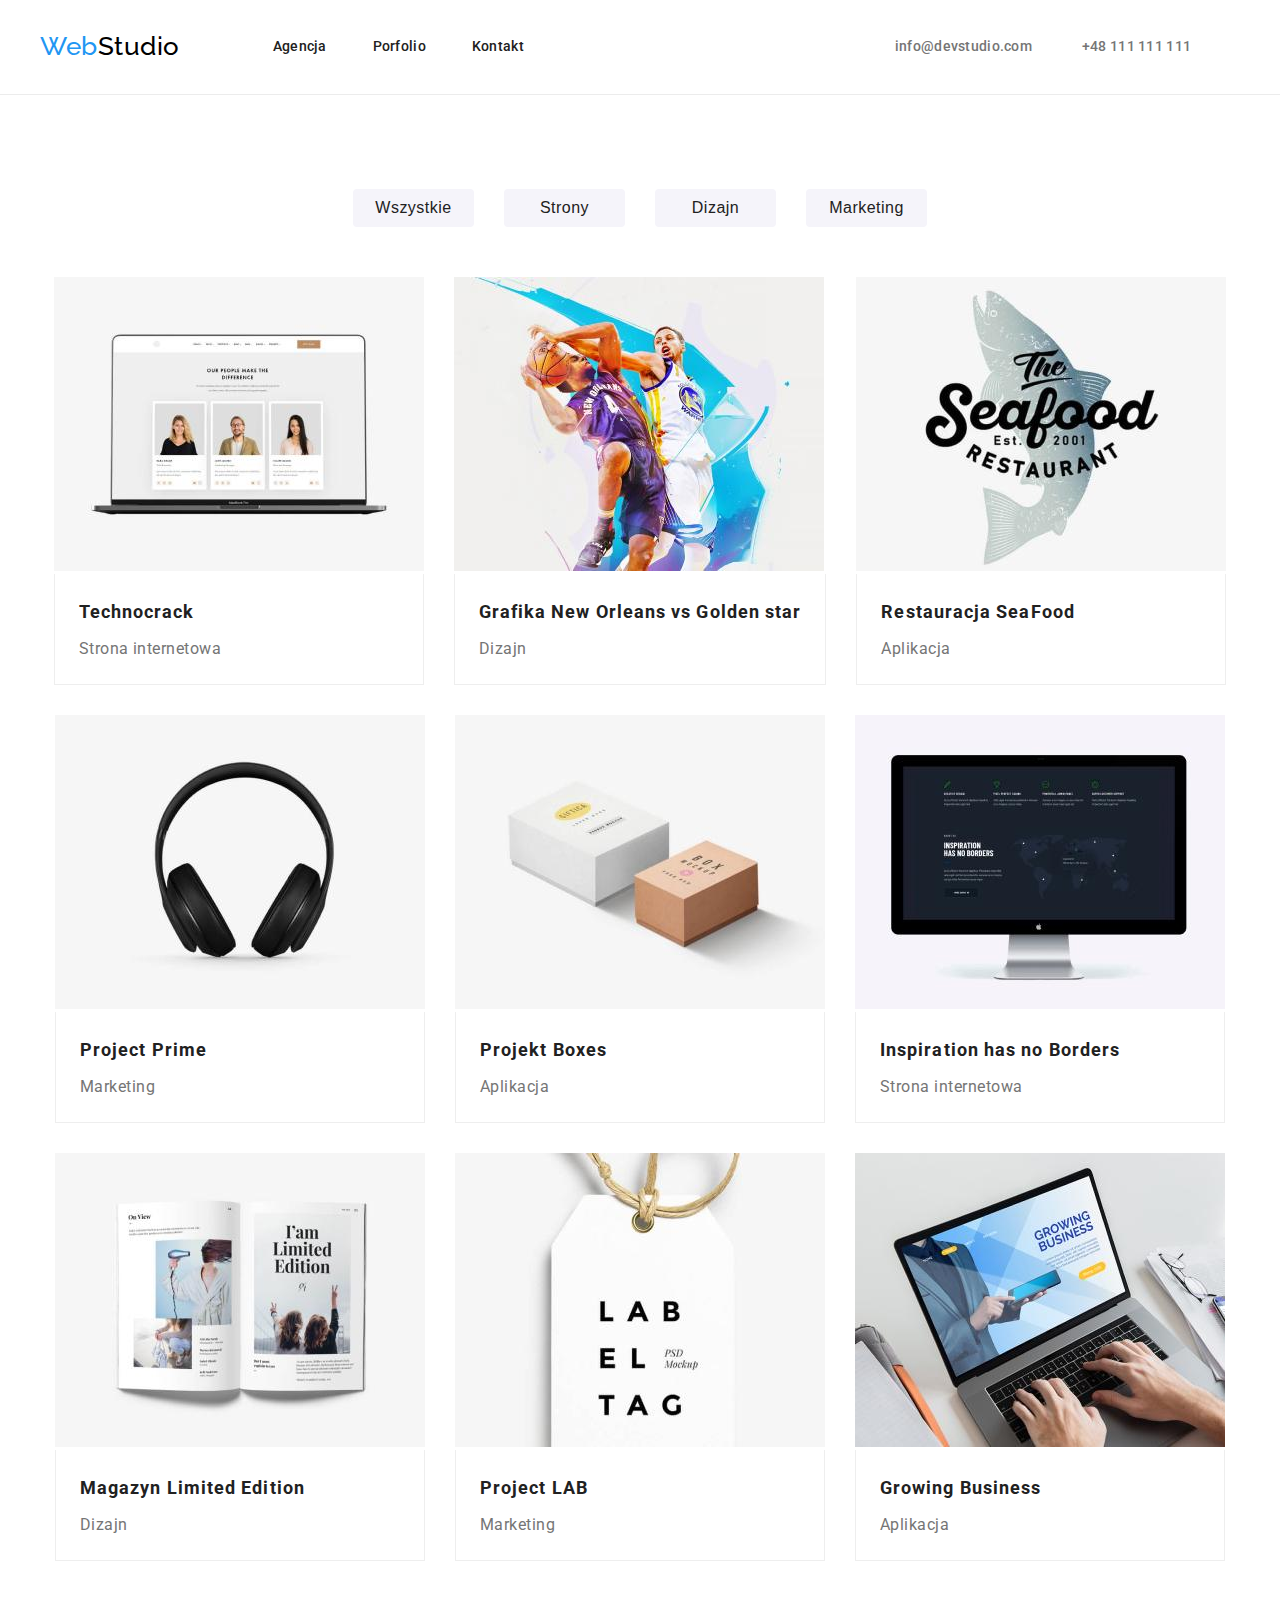
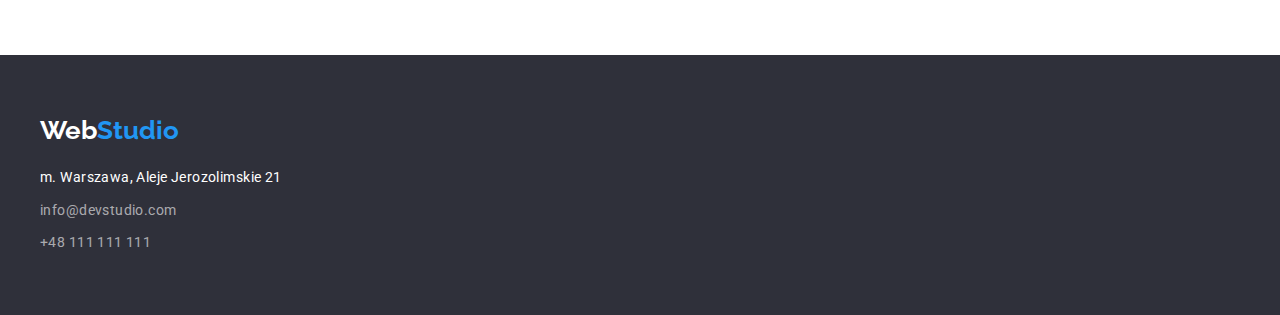
==== portfolio.html @ b63a6da4 "cloning-repository" ====
<!DOCTYPE html>
<html lang="pl">
  <head>
    <meta charset="UTF-8" />
    <link
      rel="stylesheet"
      href="https://cdnjs.cloudflare.com/ajax/libs/modern-normalize/1.1.0/modern-normalize.min.css"
      integrity="sha512-wpPYUAdjBVSE4KJnH1VR1HeZfpl1ub8YT/NKx4PuQ5NmX2tKuGu6U/JRp5y+Y8XG2tV+wKQpNHVUX03MfMFn9Q=="
      crossorigin="anonymous"
      referrerpolicy="no-referrer"
    />
    <link rel="stylesheet" href="css/styles.css" />
    <meta name="description" content="Drugie zadanie domowe na kursie GoIT" />
    <link rel="preconnect" href="https://fonts.googleapis.com" />
    <link rel="preconnect" href="https://fonts.gstatic.com" crossorigin />
    <link
      href="https://fonts.googleapis.com/css2?family=Raleway:wght@700&family=Roboto:wght@400;500;700;900&display=swap"
      rel="stylesheet"
    />
    <title>Portfolio</title>
  </head>
  <body>
    <header class="top-bar">
      <div class="container">
        <a class="logo" href="index.html"><span>Web</span>Studio</a>
        <nav class="navigation">
          <ul class="navigation-links">
            <li><a href="#">Agencja</a></li>
            <li><a href="portfolio.html">Porfolio</a></li>
            <li><a href="#">Kontakt</a></li>
          </ul>
        </nav>
        <div class="contact">
          <a href="mailto:info@devstudio.com">info@devstudio.com</a>
          <a href="tel:+48111111111">+48 111 111 111 </a>
        </div>
      </div>
    </header>
    <main>
      <section class="portfolio section">
        <div class="container">
          <ul class="filter-button-list">
            <li>
              <button class="filter-button" type="button">Wszystkie</button>
            </li>
            <li><button class="filter-button" type="button">Strony</button></li>
            <li><button class="filter-button" type="button">Dizajn</button></li>
            <li>
              <button class="filter-button" type="button">Marketing</button>
            </li>
          </ul>
          <ul class="portfolio-list">
            <li>
              <figure>
                <img
                  src="images/p-technocrack.jpg"
                  alt="Przykładowy projekt strony internetowej zawierającej profile"
                  width="370"
                  height="294"
                />
                <figcaption>
                  <h3 class="project-name">Technocrack</h3>
                  <span class="field-name">Strona internetowa</span>
                </figcaption>
              </figure>
            </li>
            <li>
              <figure>
                <img
                  src="images/p-grafika-no-gs.jpg"
                  alt="Przykładowa grafika przedstawiająca dwóch koszykarzy"
                  width="370"
                  height="294"
                />
                <figcaption>
                  <h3 class="project-name">
                    Grafika New Orleans vs Golden star
                  </h3>
                  <span class="field-name">Dizajn</span>
                </figcaption>
              </figure>
            </li>
            <li>
              <figure>
                <img
                  src="images/p-r-seafood.jpg"
                  alt="Logo Restauracji SeaFood"
                  width="370"
                  height="294"
                />
                <figcaption>
                  <h3 class="project-name">Restauracja SeaFood</h3>
                  <span class="field-name">Aplikacja</span>
                </figcaption>
              </figure>
            </li>
            <li>
              <figure>
                <img
                  src="images/p-p-prime.jpg"
                  alt="Czarne słuchawki"
                  width="370"
                  height="294"
                />
                <figcaption>
                  <h3 class="project-name">Project Prime</h3>
                  <span class="field-name">Marketing</span>
                </figcaption>
              </figure>
            </li>
            <li>
              <figure>
                <img
                  src="images/p-p-boxes.jpg"
                  alt="Przykładowy projekt pudełek firmowych"
                  width="370"
                  height="294"
                />
                <figcaption>
                  <h3 class="project-name">Projekt Boxes</h3>
                  <span class="field-name">Aplikacja</span>
                </figcaption>
              </figure>
            </li>
            <li>
              <figure>
                <img
                  src="images/p-inspiration-borders.jpg"
                  alt="Przykładowy projekt strony internetowej zawierającej mapę działania przedsiębiorstwa"
                  width="370"
                  height="294"
                />
                <figcaption>
                  <h3 class="project-name">Inspiration has no Borders</h3>
                  <span class="field-name">Strona internetowa</span>
                </figcaption>
              </figure>
            </li>
            <li>
              <figure>
                <img
                  src="images/p-magzyn-le.jpg"
                  alt="Strony 22 i 23 magazynu Limited Edition"
                  width="370"
                  height="294"
                />
                <figcaption>
                  <h3 class="project-name">Magazyn Limited Edition</h3>
                  <span class="field-name">Dizajn</span>
                </figcaption>
              </figure>
            </li>
            <li>
              <figure>
                <img
                  src="images/p-plab.jpg"
                  alt="Projekt czcionek"
                  width="370"
                  height="294"
                />
                <figcaption>
                  <h3 class="project-name">Project LAB</h3>
                  <span class="field-name">Marketing</span>
                </figcaption>
              </figure>
            </li>
            <li>
              <figure>
                <img
                  src="images/p-g-business.jpg"
                  alt="Aplikacja wspieracjąca rozwój biznesu"
                  width="370"
                  height="294"
                />
                <figcaption>
                  <h3 class="project-name">Growing Business</h3>
                  <span class="field-name">Aplikacja</span>
                </figcaption>
              </figure>
            </li>
          </ul>
        </div>
      </section>
    </main>
    <footer class="bottom">
      <div class="container">
        <a href="index.html" class="logo"><span>Web</span>Studio</a>
        <address>
          <ul class="bottom-adress-list">
            <li class="bottom-adress">m. Warszawa, Aleje Jerozolimskie 21</li>
            <li>
              <a class="bottom-mail" href="mailto:info@devstudio.com"
                >info@devstudio.com</a
              >
            </li>
            <li>
              <a class="bottom-number" href="tel:+48111111111"
                >+48 111 111 111</a
              >
            </li>
          </ul>
        </address>
      </div>
    </footer>
  </body>
</html>
---- css/styles.css ----
:root {
  --black-color: #212121;
  --blue-color: #2196f3;
  --gray-color: #757575;
  --dark-background-color: #2f303a;
  --white-color: #fff;
  --light-background-color: #f5f4fa;
  --dark-black-color: #000;
  --transparent-grey-color: rgba(255, 255, 255, 0.6);
  --top-bar-line: #ececec;
  --portfolio-bottom-border: #eeeeee;
}

* {
  margin: 0;
  padding: 0;
}

body {
  font-family: "Roboto", sans-serif;
  color: var(--black-color);
  font-size: 14px;
}

.top-bar a {
  text-decoration: none;
  font-weight: 500;
  line-height: 1.14;
  letter-spacing: 0.02em;
}
.top-bar .navigation a {
  color: var(--black-color);
}
.contact a {
  color: var(--gray-color);
  text-decoration: none;
  font-style: normal;
}

.navigation a:hover,
.navigation a:focus,
.contact a:hover,
.contact a:focus,
.bottom-mail:hover,
.bottom-mail:focus,
.bottom-number:hover,
.bottom-number:focus {
  color: var(--blue-color);
  cursor: pointer;
}
.logo {
  font-family: "Raleway";
  font-weight: 700;
  font-size: 26px;
  line-height: 1.19;
  text-decoration: none;
}
header .logo {
  color: #000;
}
header .logo span {
  color: var(--blue-color);
}
footer .logo {
  color: var(--blue-color);
}
footer .logo span {
  color: #fff;
}

.bottom-adress {
  text-decoration: none;
  font-style: normal;
  line-height: 1.7;
  letter-spacing: 0.03em;
  color: var(--white-color);
}
.bottom-mail,
.bottom-number {
  text-decoration: none;
  font-style: normal;
  line-height: 1.7;
  letter-spacing: 0.03em;
  color: var(--transparent-grey-color);
}
.order-button {
  font-weight: 700;
  font-size: 16px;
  line-height: 1.88;
  text-align: center;
  letter-spacing: 0.06em;
  color: var(--white-color);
  background-color: var(--blue-color);
  box-shadow: 0px 4px 4px rgba(0, 0, 0, 0.15);
  border-radius: 4px;
  width: 200px;
  padding: 10px 0;
  border-width: 0px;
}
.order-button:hover,
.order-button:focus {
  cursor: pointer;
}
.main-header {
  font-weight: 900;
  font-size: 44px;
  line-height: 1.36;
  text-align: center;
  letter-spacing: 0.06em;
  text-transform: uppercase;
  color: var(--white-color);
  width: 692px;
}
.second-header {
  font-weight: 700;
  font-size: 36px;
  line-height: 1.67;
  text-align: center;
  letter-spacing: 0.03em;
  padding-bottom: 50px;
}
.business-description-header {
  line-height: 1.4;
  letter-spacing: 0.03em;
  text-transform: uppercase;
}
.business-description-paragraph {
  line-height: 1.71;
  letter-spacing: 0.03em;
  color: var(--gray-color);
}
.employee-profile figcaption {
  font-weight: 500;
  font-size: 16px;
  line-height: 1.19;
  text-align: center;
  letter-spacing: 0.03em;
}

.field-name {
  color: var(--gray-color);
  font-weight: 400;
  font-size: 16px;
  display: block;
  letter-spacing: 0.03em;
}

.business-team-list .field-name {
  text-align: center;
  line-height: 1.18;
}
.portfolio-list .field-name {
  text-align: start;
  line-height: 1.88;
  margin-top: 4px;
}
.filter-button {
  font-size: 16px;
  line-height: 1.63;
  text-align: center;
  letter-spacing: 0.03em;
  width: 121px;
  background: var(--light-background-color);
  border-radius: 4px;
  border: 0;
  padding: 6px 0;
  color: var(--black-color);
}

.filter-button:hover,
.filter-button:focus {
  color: #fff;
  background-color: var(--blue-color);
  cursor: pointer;
  box-shadow: 0px 3px 1px rgba(0, 0, 0, 0.1), 0px 1px 2px rgba(0, 0, 0, 0.08),
    0px 2px 2px rgba(0, 0, 0, 0.12);
}
.project-name {
  font-weight: 700;
  font-size: 18px;
  line-height: 2;
  letter-spacing: 0.06em;
}
.bottom {
  background-color: var(--dark-background-color);
}
.main-header-box {
  background-color: var(--dark-background-color);
}

.container {
  width: 1200px;
  margin: 0 auto;
}
.top-bar {
  border-bottom: 1px solid var(--top-bar-line);
}
.top-bar .container {
  display: flex;
  align-items: center;
  padding: 32px 0;
}

.navigation {
  margin-left: 93px;
  margin-right: 371px;
}
.navigation-links {
  display: flex;
  list-style: none;
  gap: 46px;
}
.contact {
  display: flex;
  gap: 50px;
}
.main-header-box .container {
  padding: 200px 0;
  display: flex;
  flex-direction: column;
  align-items: center;
  gap: 30px;
}

.business-description-header {
  margin-bottom: 10px;
}
.section {
  padding: 94px 0;
}
.business-description-list,
.business-activities-list,
.business-team-list,
.filter-button-list,
.portfolio-list {
  display: flex;
  list-style: none;
  gap: 30px;
  justify-content: center;
}
.business-activities .second-header {
  padding-top: 94px;
}
.business-team {
  background-color: var(--light-background-color);
}
.employee-profile {
  background-color: #fff;
  box-shadow: 0px 1px 3px rgba(0, 0, 0, 0.12), 0px 1px 1px rgba(0, 0, 0, 0.14),
    0px 2px 1px rgba(0, 0, 0, 0.2);
  border-radius: 0px 0px 4px 4px;
}
.employee-profile figcaption {
  padding: 30px 0;
}
.employee-profile .field-name {
  margin-top: 10px;
}
.bottom .container {
  padding: 60px 0;
}
.bottom .logo {
  margin-bottom: 20px;
}
.bottom-adress-list {
  list-style: none;
  margin-top: 20px;
}
.bottom-adress-list li + li {
  margin-top: 9px;
}
.filter-button-list {
  margin-bottom: 50px;
}
.portfolio-list {
  flex-wrap: wrap;
}

.portfolio-list figcaption {
  padding: 20px 24px;
  border-right: 1px solid var(--portfolio-bottom-border);
  border-bottom: 1px solid var(--portfolio-bottom-border);
  border-left: 1px solid var(--portfolio-bottom-border);
}
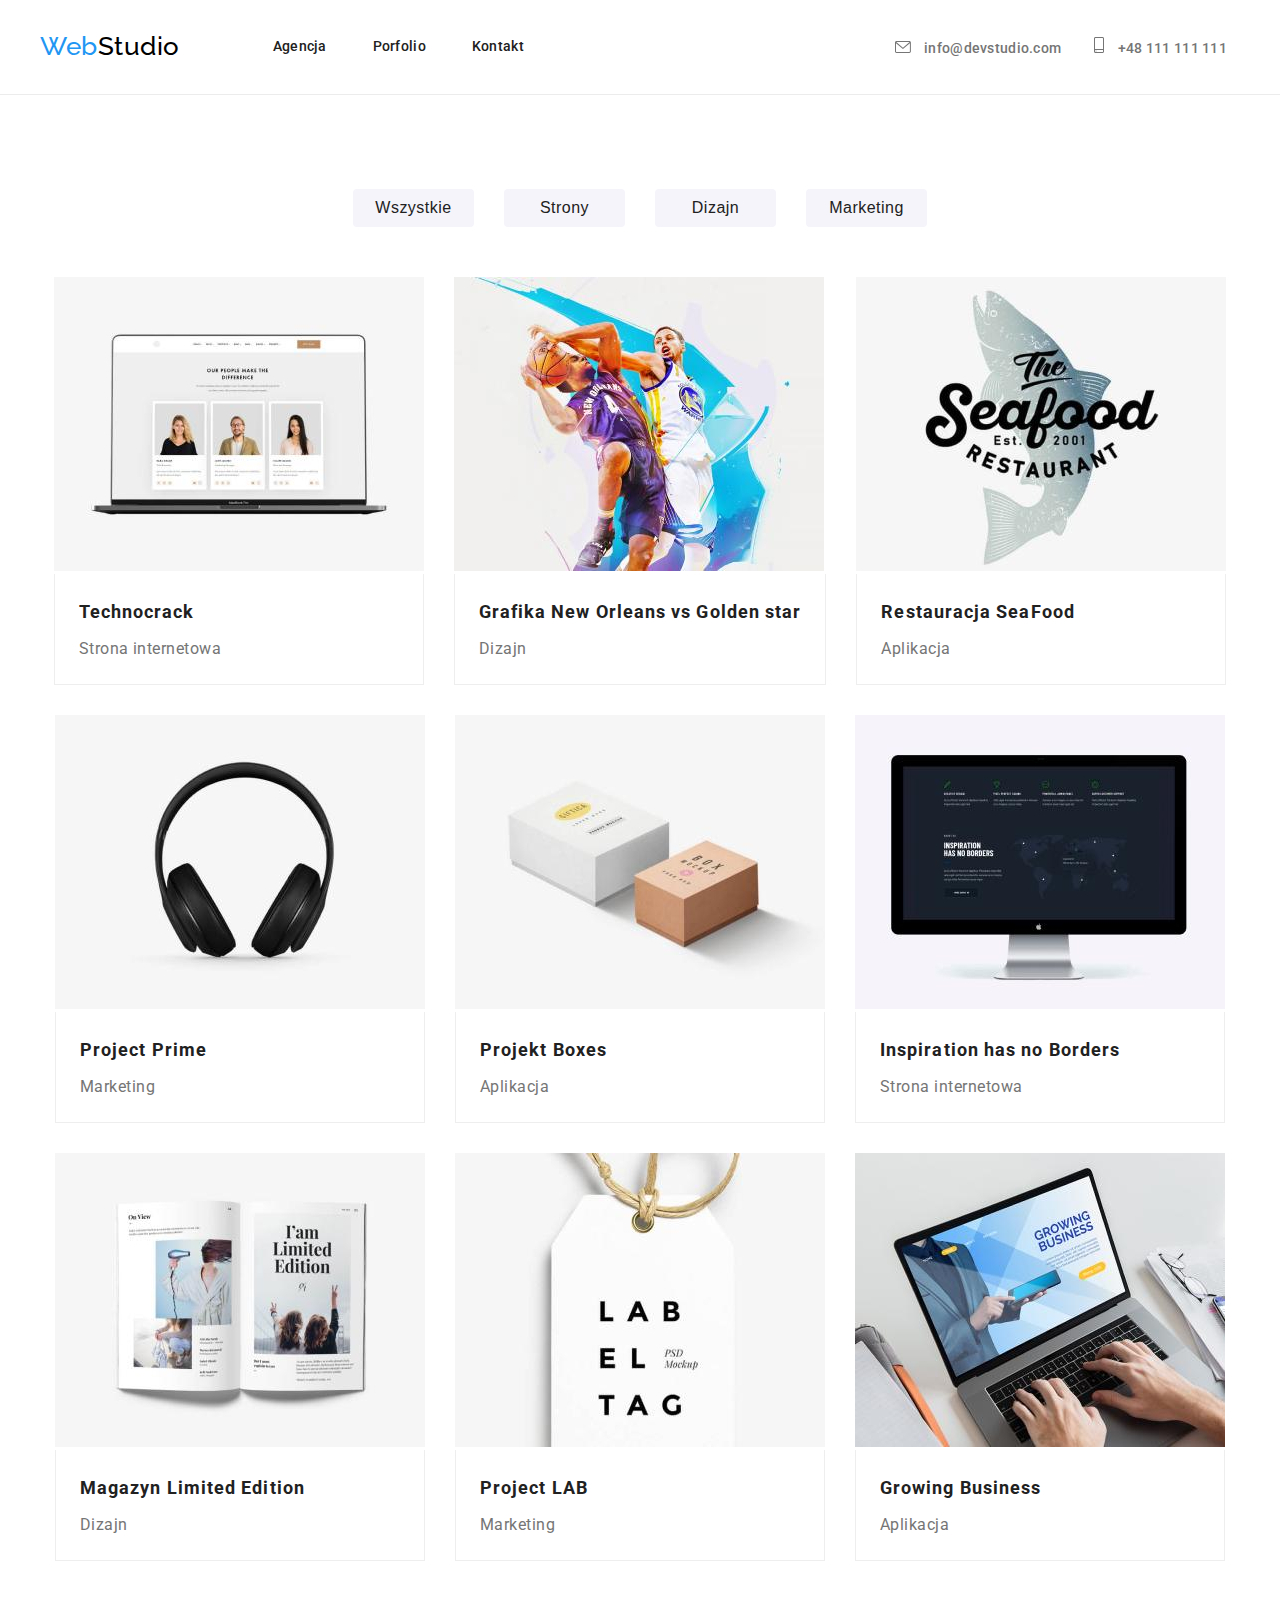
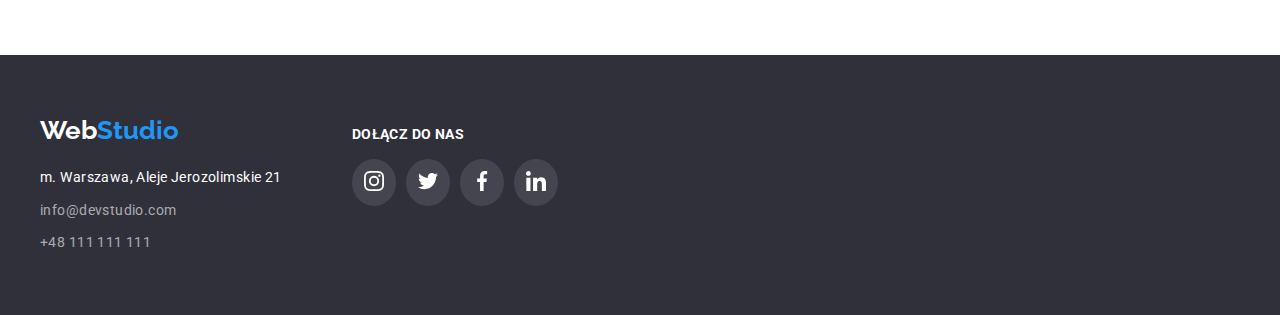
==== commit 260fdc31: "4-praca-domowa" ====
--- a/portfolio.html
+++ b/portfolio.html
@@ -31,8 +31,18 @@
           </ul>
         </nav>
         <div class="contact">
-          <a href="mailto:info@devstudio.com">info@devstudio.com</a>
-          <a href="tel:+48111111111">+48 111 111 111 </a>
+          <a class="contact-mail" href="mailto:info@devstudio.com">
+            <svg width="16" height="12" class="contact-icon">
+              <use href="./images/icons.svg#icon-envelope"></use>
+            </svg>
+            info@devstudio.com
+          </a>
+          <a href="tel:+48111111111">
+            <svg width="10" height="16" class="contact-icon">
+              <use href="./images/icons.svg#icon-smartphone"></use>
+            </svg>
+            +48 111 111 111
+          </a>
         </div>
       </div>
     </header>
@@ -51,7 +61,7 @@
           </ul>
           <ul class="portfolio-list">
             <li>
-              <figure>
+              <figure class="portfolio-card">
                 <img
                   src="images/p-technocrack.jpg"
                   alt="Przykładowy projekt strony internetowej zawierającej profile"
@@ -65,7 +75,7 @@
               </figure>
             </li>
             <li>
-              <figure>
+              <figure class="portfolio-card">
                 <img
                   src="images/p-grafika-no-gs.jpg"
                   alt="Przykładowa grafika przedstawiająca dwóch koszykarzy"
@@ -81,7 +91,7 @@
               </figure>
             </li>
             <li>
-              <figure>
+              <figure class="portfolio-card">
                 <img
                   src="images/p-r-seafood.jpg"
                   alt="Logo Restauracji SeaFood"
@@ -95,7 +105,7 @@
               </figure>
             </li>
             <li>
-              <figure>
+              <figure class="portfolio-card">
                 <img
                   src="images/p-p-prime.jpg"
                   alt="Czarne słuchawki"
@@ -109,7 +119,7 @@
               </figure>
             </li>
             <li>
-              <figure>
+              <figure class="portfolio-card">
                 <img
                   src="images/p-p-boxes.jpg"
                   alt="Przykładowy projekt pudełek firmowych"
@@ -123,7 +133,7 @@
               </figure>
             </li>
             <li>
-              <figure>
+              <figure class="portfolio-card">
                 <img
                   src="images/p-inspiration-borders.jpg"
                   alt="Przykładowy projekt strony internetowej zawierającej mapę działania przedsiębiorstwa"
@@ -137,7 +147,7 @@
               </figure>
             </li>
             <li>
-              <figure>
+              <figure class="portfolio-card">
                 <img
                   src="images/p-magzyn-le.jpg"
                   alt="Strony 22 i 23 magazynu Limited Edition"
@@ -151,7 +161,7 @@
               </figure>
             </li>
             <li>
-              <figure>
+              <figure class="portfolio-card">
                 <img
                   src="images/p-plab.jpg"
                   alt="Projekt czcionek"
@@ -165,7 +175,7 @@
               </figure>
             </li>
             <li>
-              <figure>
+              <figure class="portfolio-card">
                 <img
                   src="images/p-g-business.jpg"
                   alt="Aplikacja wspieracjąca rozwój biznesu"
@@ -184,22 +194,57 @@
     </main>
     <footer class="bottom">
       <div class="container">
-        <a href="index.html" class="logo"><span>Web</span>Studio</a>
-        <address>
-          <ul class="bottom-adress-list">
-            <li class="bottom-adress">m. Warszawa, Aleje Jerozolimskie 21</li>
-            <li>
-              <a class="bottom-mail" href="mailto:info@devstudio.com"
-                >info@devstudio.com</a
-              >
-            </li>
-            <li>
-              <a class="bottom-number" href="tel:+48111111111"
-                >+48 111 111 111</a
-              >
-            </li>
-          </ul>
-        </address>
+        <div>
+          <a href="index.html" class="logo"><span>Web</span>Studio</a>
+          <address>
+            <ul class="bottom-adress-list">
+              <li class="bottom-adress">m. Warszawa, Aleje Jerozolimskie 21</li>
+              <li>
+                <a class="bottom-mail" href="mailto:info@devstudio.com"
+                  >info@devstudio.com</a
+                >
+              </li>
+              <li>
+                <a class="bottom-number" href="tel:+48111111111"
+                  >+48 111 111 111</a
+                >
+              </li>
+            </ul>
+          </address>
+        </div>
+        <section class="bottom-social-media">
+          <h4 class="bottom-four-header">Dołącz do nas</h4>
+          <ul class="team-social-media-list">
+            <li class="social-media-circle">
+              <a href="#">
+                <svg width="20" height="20" class="social-media-icon">
+                  <use href="./images/icons.svg#icon-instagram"></use>
+                </svg>
+              </a>
+            </li>
+            <li class="social-media-circle">
+              <a href="#">
+                <svg width="20" height="20" class="social-media-icon">
+                  <use href="./images/icons.svg#icon-twitter"></use>
+                </svg>
+              </a>
+            </li>
+            <li class="social-media-circle">
+              <a href="#">
+                <svg width="20" height="20" class="social-media-icon">
+                  <use href="./images/icons.svg#icon-facebook"></use>
+                </svg>
+              </a>
+            </li>
+            <li class="social-media-circle">
+              <a href="#">
+                <svg width="20" height="20" class="social-media-icon">
+                  <use href="./images/icons.svg#icon-linkedin"></use>
+                </svg>
+              </a>
+            </li>
+          </ul>
+        </section>
       </div>
     </footer>
   </body>
--- a/css/styles.css
+++ b/css/styles.css
@@ -7,8 +7,10 @@
   --light-background-color: #f5f4fa;
   --dark-black-color: #000;
   --transparent-grey-color: rgba(255, 255, 255, 0.6);
+  --transparent-gradient-color: rgba(47, 48, 58, 0.4);
   --top-bar-line: #ececec;
   --portfolio-bottom-border: #eeeeee;
+  --svg-grey-color: #afb1b8;
 }
 
 * {
@@ -35,8 +37,19 @@
   color: var(--gray-color);
   text-decoration: none;
   font-style: normal;
-}
-
+  min-width: max-content;
+}
+.contact-mail {
+  margin-right: 30px;
+}
+.contact-icon {
+  margin-right: 10px;
+  fill: var(--gray-color);
+}
+.contact a:hover .contact-icon,
+.contact a:focus .contact-icon {
+  fill: var(--blue-color);
+}
 .navigation a:hover,
 .navigation a:focus,
 .contact a:hover,
@@ -48,6 +61,7 @@
   color: var(--blue-color);
   cursor: pointer;
 }
+
 .logo {
   font-family: "Raleway";
   font-weight: 700;
@@ -119,6 +133,15 @@
   letter-spacing: 0.03em;
   padding-bottom: 50px;
 }
+.business-description-box-icon {
+  padding: 25px 100px;
+  margin-bottom: 30px;
+  background-color: var(--light-background-color);
+  border-radius: 4px;
+}
+.business-description-box-icon {
+  display: block;
+}
 .business-description-header {
   line-height: 1.4;
   letter-spacing: 0.03em;
@@ -148,6 +171,56 @@
 .business-team-list .field-name {
   text-align: center;
   line-height: 1.18;
+}
+.team-social-media-list {
+  display: flex;
+  list-style: none;
+  justify-content: center;
+  gap: 10px;
+  margin-top: 16px;
+}
+.social-media-circle {
+  padding: 12px;
+  border-radius: 50%;
+  background-color: rgba(255, 255, 255, 0.1);
+}
+.social-media-circle:hover,
+.social-media-circle:focus {
+  background-color: var(--blue-color);
+}
+.social-media-circle:hover .social-media-icon,
+.social-media-circle:focus .social-media-icon {
+  fill: var(--white-color);
+}
+
+.bottom-social-media .social-media-icon {
+  fill: var(--white-color);
+}
+.social-media-icon {
+  fill: var(--svg-grey-color);
+}
+
+.business-clients-list {
+  display: flex;
+  list-style: none;
+  justify-content: center;
+  gap: 30px;
+}
+.client-logo-frame {
+  padding: 16px 32px;
+  border: 1px solid var(--svg-grey-color);
+  border-radius: 4px;
+}
+.client-logo {
+  fill: var(--svg-grey-color);
+}
+.client-logo-frame:hover,
+.client-logo-frame:focus {
+  border-color: var(--blue-color);
+}
+.client-logo-frame:hover .client-logo,
+.client-logo-frame:focus .client-logo {
+  fill: var(--blue-color);
 }
 .portfolio-list .field-name {
   text-align: start;
@@ -165,6 +238,12 @@
   border: 0;
   padding: 6px 0;
   color: var(--black-color);
+}
+.portfolio-card:hover,
+.portfolio-card:focus {
+  box-shadow: 0px 1px 1px rgba(0, 0, 0, 0.12), 0px 4px 4px rgba(0, 0, 0, 0.06),
+    1px 4px 6px rgba(0, 0, 0, 0.16);
+  cursor: pointer;
 }
 
 .filter-button:hover,
@@ -186,6 +265,14 @@
 }
 .main-header-box {
   background-color: var(--dark-background-color);
+  background-image: linear-gradient(
+      var(--transparent-gradient-color),
+      var(--transparent-gradient-color)
+    ),
+    url("../images/background-photo.jpg");
+  background-repeat: no-repeat;
+  background-size: 1600px;
+  background-position: center;
 }
 
 .container {
@@ -210,10 +297,7 @@
   list-style: none;
   gap: 46px;
 }
-.contact {
-  display: flex;
-  gap: 50px;
-}
+
 .main-header-box .container {
   padding: 200px 0;
   display: flex;
@@ -258,6 +342,9 @@
 }
 .bottom .container {
   padding: 60px 0;
+  display: flex;
+  align-items: baseline;
+  gap: 70px;
 }
 .bottom .logo {
   margin-bottom: 20px;
@@ -269,6 +356,13 @@
 .bottom-adress-list li + li {
   margin-top: 9px;
 }
+.bottom-four-header {
+  line-height: 1.14;
+  letter-spacing: 0.03em;
+  text-transform: uppercase;
+  color: var(--white-color);
+}
+
 .filter-button-list {
   margin-bottom: 50px;
 }
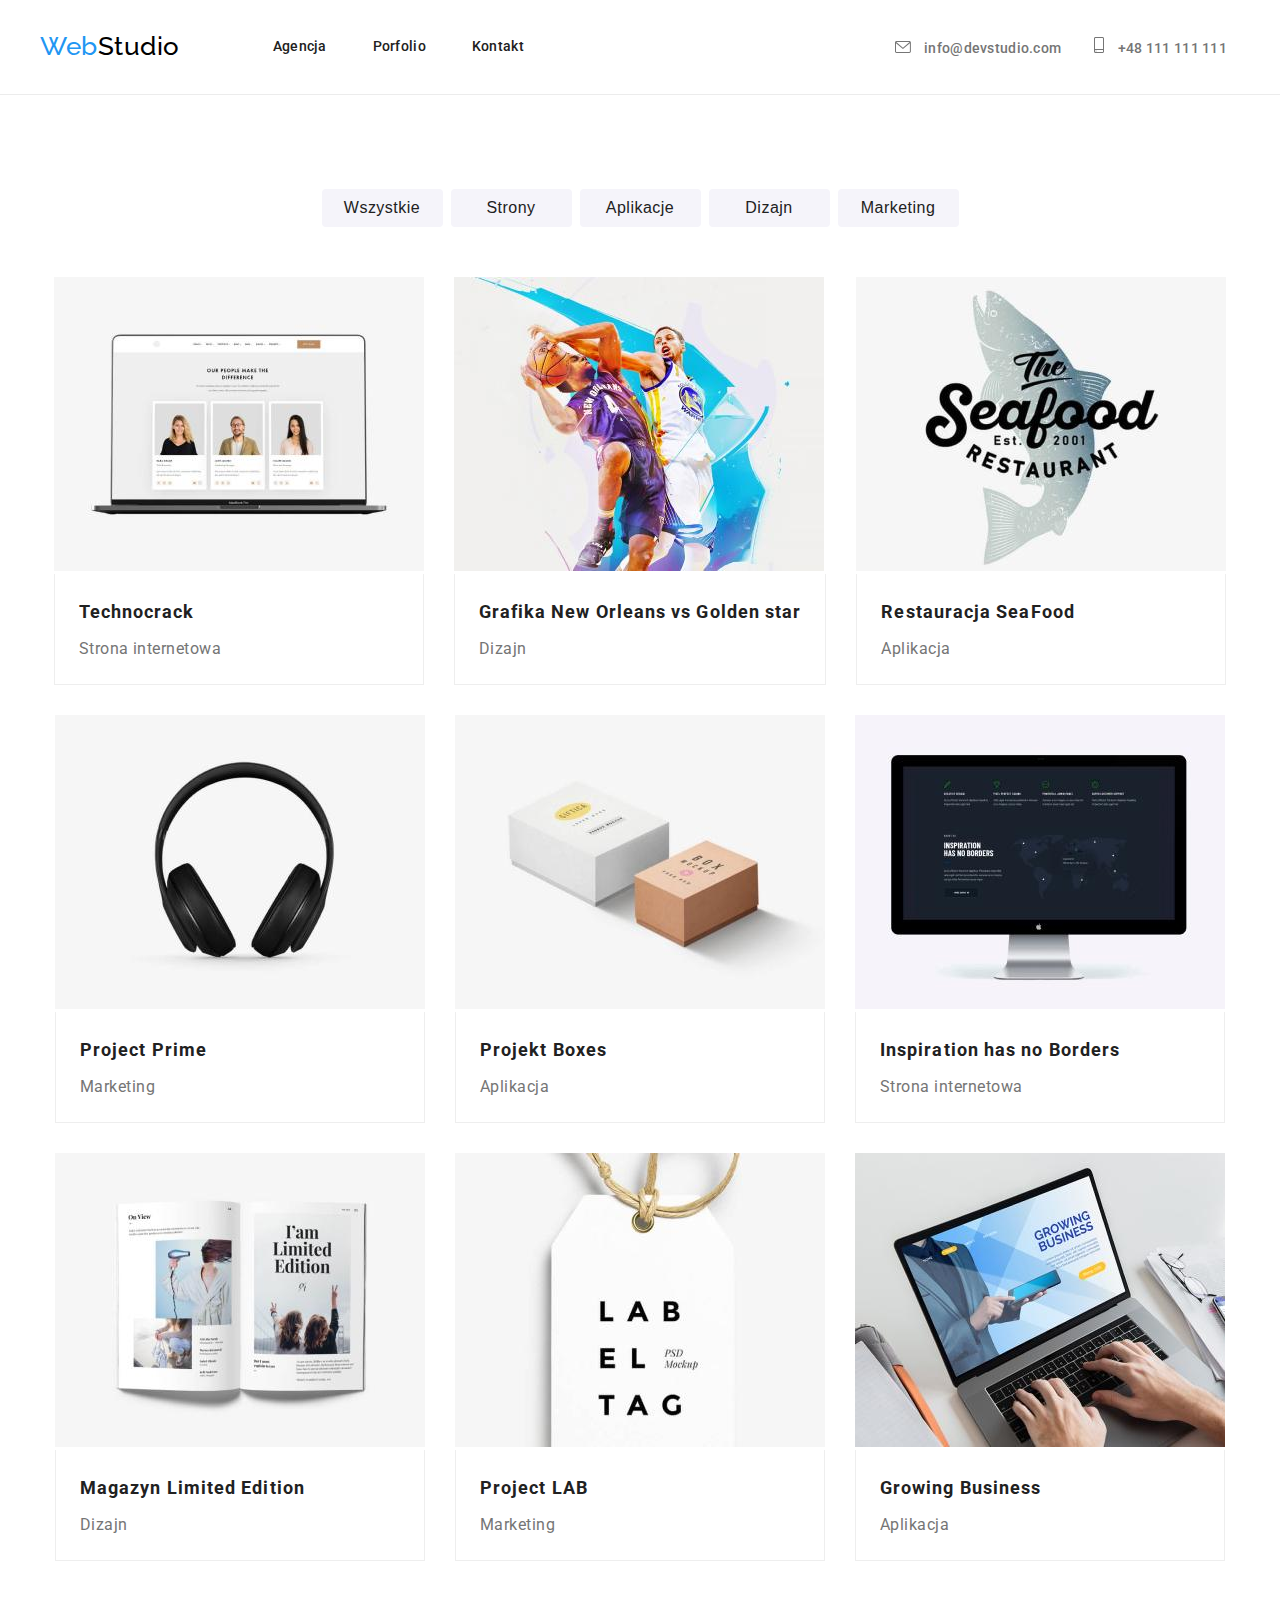
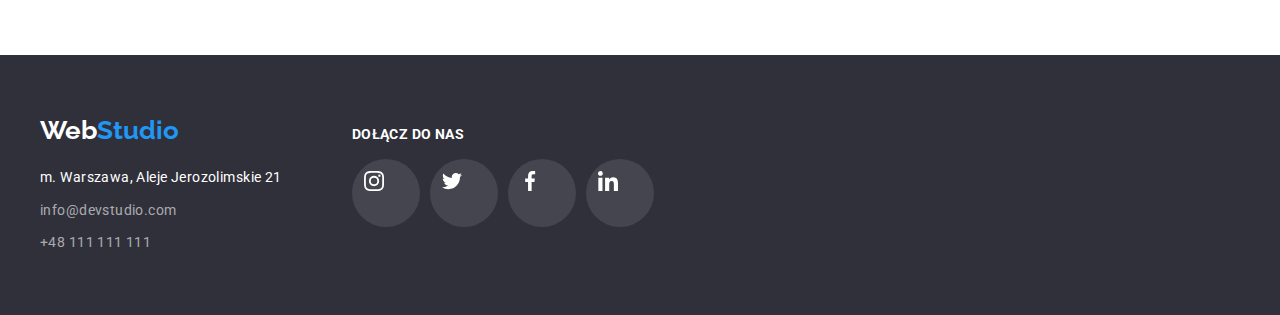
==== commit 83600d1c: "poprawki1-hw4" ====
--- a/portfolio.html
+++ b/portfolio.html
@@ -54,6 +54,9 @@
               <button class="filter-button" type="button">Wszystkie</button>
             </li>
             <li><button class="filter-button" type="button">Strony</button></li>
+            <li>
+              <button class="filter-button" type="button">Aplikacje</button>
+            </li>
             <li><button class="filter-button" type="button">Dizajn</button></li>
             <li>
               <button class="filter-button" type="button">Marketing</button>
--- a/css/styles.css
+++ b/css/styles.css
@@ -180,6 +180,8 @@
   margin-top: 16px;
 }
 .social-media-circle {
+  height: 44px;
+  width: 44px;
   padding: 12px;
   border-radius: 50%;
   background-color: rgba(255, 255, 255, 0.1);
@@ -264,7 +266,6 @@
   background-color: var(--dark-background-color);
 }
 .main-header-box {
-  background-color: var(--dark-background-color);
   background-image: linear-gradient(
       var(--transparent-gradient-color),
       var(--transparent-gradient-color)
@@ -322,6 +323,9 @@
   gap: 30px;
   justify-content: center;
 }
+.filter-button-list {
+  gap: 8px;
+}
 .business-activities .second-header {
   padding-top: 94px;
 }
